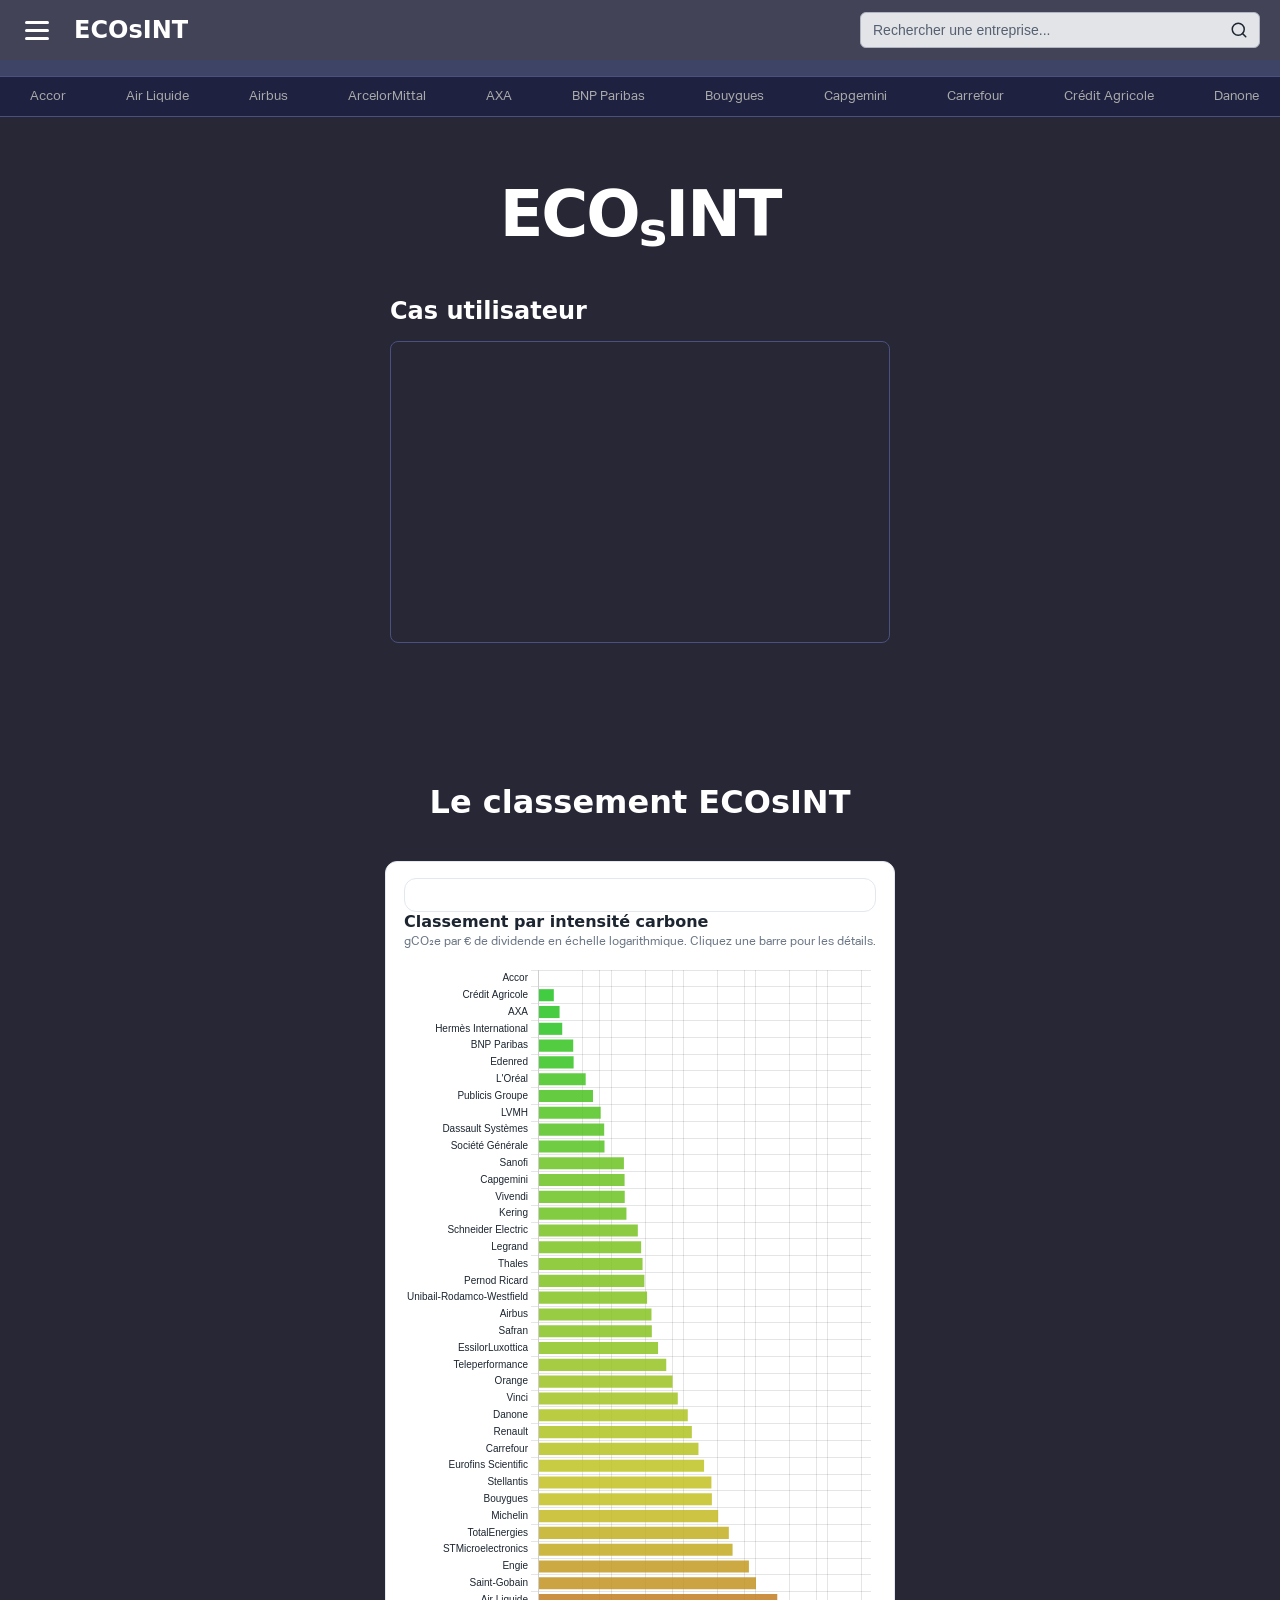
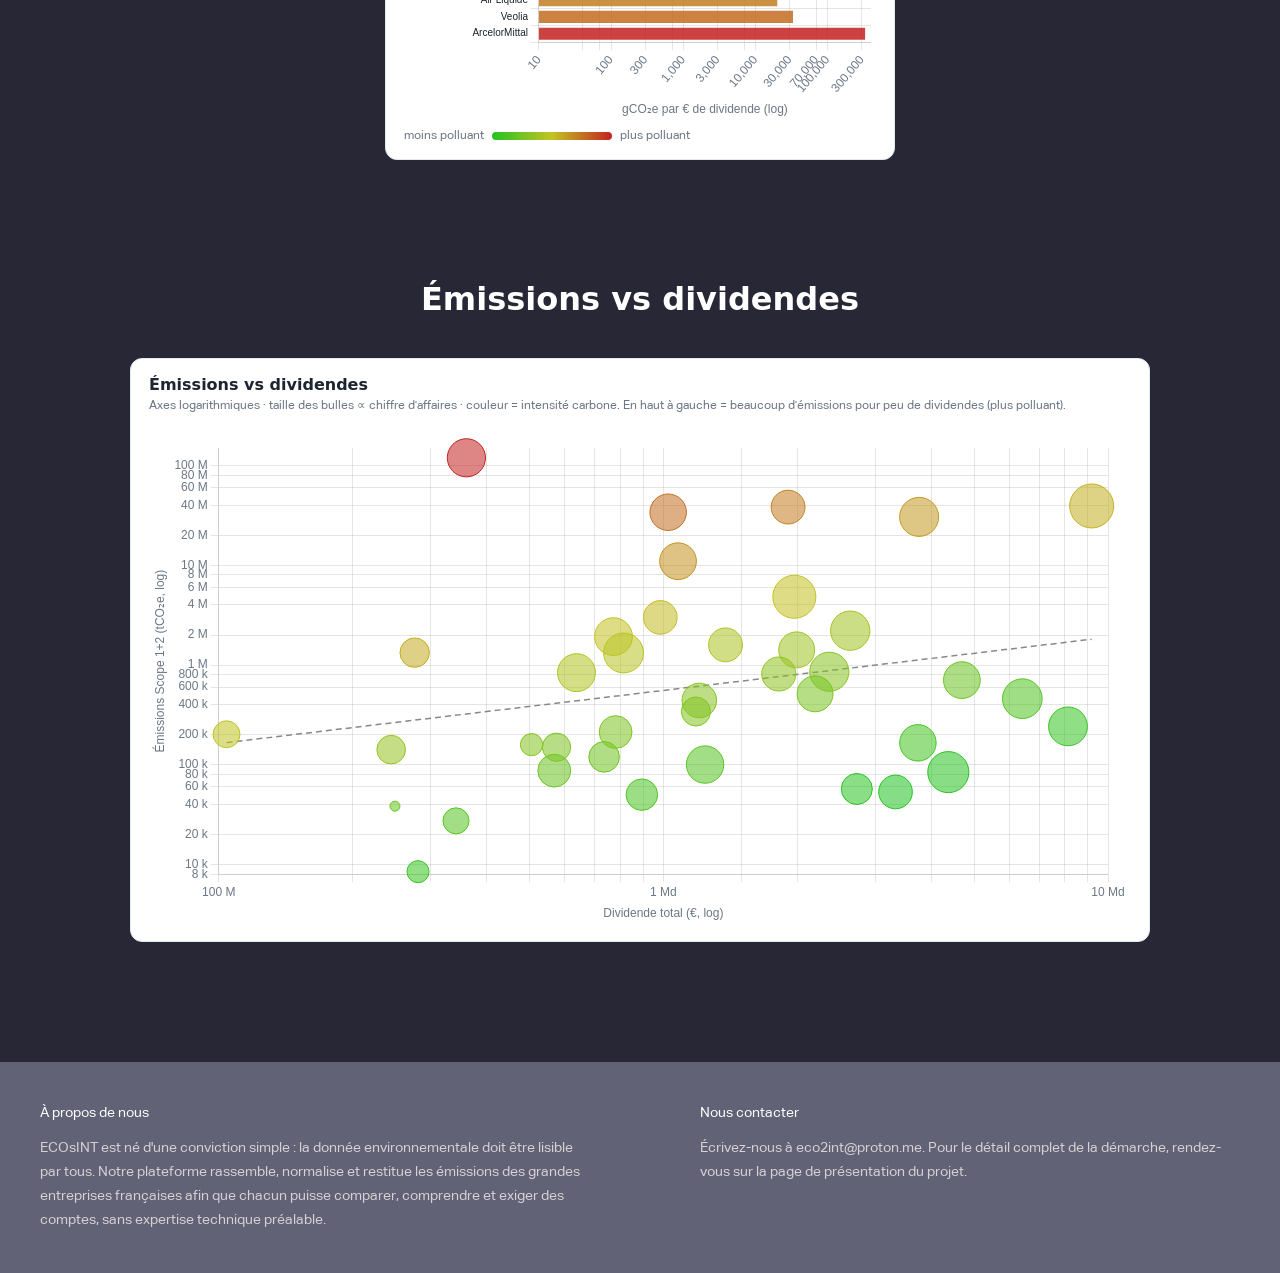
==== dev/interface/index.html @ e6ac95ac "Rename acceuil_version_finale.html to index.html" ====
<!DOCTYPE html>
<html lang="fr">
<head>
<meta charset="UTF-8">
<meta name="viewport" content="width=device-width, initial-scale=1.0">
<title>ECOsINT</title>
<style>
  * { margin: 0; padding: 0; box-sizing: border-box; }
  @font-face {
  font-family: 'Aktiv Grotesk';
  src: url('fonts/AktivGrotesk-Regular.ttf') format('truetype');
  font-weight: normal;
  font-style: normal;
}
@font-face {
  font-family: 'Aktiv Grotesk';
  src: url('fonts/AktivGrotesk-bold.ttf') format('truetype');
  font-weight: bold;
  font-style: normal;
}

body { font-family: 'Aktiv Grotesk', system-ui, sans-serif; background: #282736; color: white; }
  /* HEADER */
  .site-header { background: #424357; height: 60px; display: flex; align-items: center; justify-content: space-between; padding: 0 20px; position: sticky; top: 0; z-index: 1100; }
  .header-left { display: flex; align-items: center; gap: 20px; }
  .burger-btn { background: none; border: none; cursor: pointer; display: flex; flex-direction: column; gap: 5px; padding: 5px; }
  .burger-btn span { width: 24px; height: 3px; background: white; border-radius: 2px; display: block; }
  .logo { font-size: 24px; font-weight: bold; color: white; text-decoration: none; }
  .search-container { position: relative; width: 100%; max-width: 400px; }
  .search-input { width: 100%; height: 36px; padding: 0 40px 0 12px; border-radius: 6px; border: 1px solid #b0b5c1; background: #e2e4e8; color: #1c2530; font-size: 14px; outline: none; }
  .search-input::placeholder { color: #556070; }
  .search-icon { position: absolute; right: 12px; top: 50%; transform: translateY(-50%); width: 18px; height: 18px; fill: none; stroke: #1c2530; stroke-width: 2; stroke-linecap: round; stroke-linejoin: round; pointer-events: none; }
  
  /* SIDEBAR */
  .menu-overlay { position: fixed; top: 60px; left: 0; width: 100vw; height: calc(100vh - 60px); background: rgba(0,0,0,0.25); z-index: 900; opacity: 0; visibility: hidden; transition: opacity .3s, visibility .3s; }
  .menu-overlay.active { opacity: 1; visibility: visible; }
  .sidebar-menu { position: fixed; top: 60px; left: 0; width: 260px; height: calc(100vh - 60px); background: #1e2530; color: white; z-index: 1000; transform: translateX(-100%); transition: transform .3s cubic-bezier(.4,0,.2,1); padding: 24px 20px; display: flex; flex-direction: column; gap: 16px; }
  .sidebar-menu.open { transform: translateX(0); }
  .menu-title { font-size: 18px; font-weight: bold; }
  .menu-line { width: 100%; height: 1px; background: rgba(255,255,255,.4); }
  .menu-links { display: flex; flex-direction: column; gap: 16px; }
  .menu-links a { color: white; text-decoration: none; font-size: 16px; transition: opacity .2s; }
  .menu-links a:hover { opacity: .8; }

  /* HERO */
  .hero { display: flex; align-items: center; justify-content: center; padding: 60px 40px 40px; text-align: center; }
  .hero h1 { font-size: 64px; font-weight: 700; letter-spacing: -2px; }

  /* CARDS */
  .cards { display: flex; justify-content: center; max-width: 1100px; margin: 0 auto; padding: 0 40px 80px; }  
  .card h2 { font-size: 20px; font-weight: 500; margin-bottom: 12px; }
  .card p { font-size: 15px; color: #D5D6DD; line-height: 1.7; }

  /* CLASSEMENT */
  .classement-section { padding: 60px 40px; max-width: 1100px; margin: 0 auto; }
  .classement-section h2 { font-size: 32px; font-weight: 700; text-align: center; margin-bottom: 40px; }

  /* CHART CONTAINER */
  .chart-wrapper { background: white; border-radius: 12px; padding: 20px; }
  :root { --bg: #f4f6f9; --card: #fff; --ink: #1c2530; --muted: #6b7785; --line: #e3e8ee; --accent: #2563eb; --input-bg: #fff; --fixed: #1c2530; --grid: rgba(20,30,50,.08); --shadow: 0 1px 3px rgba(20,30,50,.08), 0 6px 18px rgba(20,30,50,.06); --err-bg: #fde8e8; --err-ink: #9b1c1c; --err-line: #f5c2c2; }
  .wrap-chart { color: #1c2530; }
  .kpis { display: grid; grid-template-columns: repeat(4, 1fr); gap: 14px; margin: 16px 0; }
  .kpi { background: #fff; border: 1px solid #e3e8ee; border-radius: 12px; padding: 14px 16px; }
  .kpi .label { font-size: 12px; color: #6b7785; text-transform: uppercase; letter-spacing: .04em; }
  .kpi .value { font-size: 22px; font-weight: 650; margin-top: 4px; color: #1c2530; }
  .kpi .sub { font-size: 12px; color: #6b7785; margin-top: 2px; }
  .chart-grid { display: flex; justify-content: center; }
  .chart-card { background: #fff; border: 1px solid #e3e8ee; border-radius: 12px; padding: 16px 18px; }
  .chart-card h3 { margin: 0 0 4px; font-size: 16px; color: #1c2530; }
  .chart-card .hint { margin: 0 0 12px; font-size: 12px; color: #6b7785; }
  .chart-box { position: relative; width: 100%; }
  #box-bar { height: 760px; }
  #box-scatter { height: 440px; }
  select { width: 100%; padding: 9px 10px; border: 1px solid #e3e8ee; border-radius: 8px; font-size: 14px; background: #fff; color: #1c2530; margin-bottom: 14px; }
  .row { display: flex; justify-content: space-between; gap: 12px; padding: 7px 0; border-bottom: 1px solid #e3e8ee; font-size: 14px; color: #1c2530; }
  .row:last-child { border-bottom: none; }
  .row .k { color: #6b7785; }
  .row .v { font-weight: 600; text-align: right; }
  .rang-badge { display: inline-block; padding: 2px 8px; border-radius: 999px; color: #fff; font-size: 13px; }
  .empty { color: #6b7785; font-style: italic; }
  .scale-note { font-size: 12px; color: #6b7785; display: flex; align-items: center; gap: 8px; margin-top: 8px; }
  .scale-bar { height: 8px; width: 120px; border-radius: 4px; background: linear-gradient(90deg, hsl(120 70% 45%), hsl(60 70% 45%), hsl(0 70% 45%)); }

  /* FOOTER */
  #footer { background: #616275; color: #D6D1D5; display: flex; justify-content: space-between; padding: 40px; gap: 40px; margin-top: 60px; }
  #footer > div { width: 45%; }
  .f-titres { font-size: 20px; font-weight: 500; margin-bottom: 12px; color: white; }
  #footer p { font-size: 14px; line-height: 1.7; }
  .bandeau-defilant { background: #1e2240; overflow: hidden; white-space: nowrap; padding: 10px 0; border-bottom: 1px solid #4a5080; }
.bandeau-track { display: inline-block; animation: defilant 80s linear infinite; }
.bandeau-track span { margin: 0 30px; font-size: 13px; color: #aaa; cursor: pointer; }
.bandeau-track span:hover { color: white; }
@keyframes defilant { from { transform: translateX(0); } to { transform: translateX(-50%); } }
</style>
</head>
<body>

<header class="site-header">
  <div class="header-left">
    <button class="burger-btn" id="burger-btn">
      <span></span><span></span><span></span>
    </button>
    <a href="version_finale.html" class="logo">ECOsINT</a>
  </div>
  <div class="search-container">
    <input type="text" class="search-input" id="search-input" placeholder="Rechercher une entreprise...">
    <svg class="search-icon" viewBox="0 0 24 24"><circle cx="11" cy="11" r="8"></circle><line x1="21" y1="21" x2="16.65" y2="16.65"></line></svg>
  </div>
</header>
<div class="menu-overlay" id="menu-overlay"></div>
<nav class="sidebar-menu" id="sidebar-menu">
  <div class="menu-title">Menu</div>
  <div class="menu-line"></div>
  <div class="menu-links">
    <a href="acceuil_version_finale.html">Page d'accueil</a>
    <a href="méthodo.html">Méthodologie</a>
    <a href="qui_sommes_nous.html">Qui sommes-nous ?</a>
    <a href="data.json" download>Télécharger les données</a>
  </div>
</nav>
<div style="background:#3d4466;overflow:hidden;white-space:nowrap;padding:8px 0;border-bottom:1px solid #4a5080;">
</div>

<div class="bandeau-defilant">
  <div class="bandeau-track">
    <span>Accor</span><span>Air Liquide</span><span>Airbus</span><span>ArcelorMittal</span><span>AXA</span><span>BNP Paribas</span><span>Bouygues</span><span>Capgemini</span><span>Carrefour</span><span>Crédit Agricole</span><span>Danone</span><span>Dassault Systèmes</span><span>Edenred</span><span>Engie</span><span>EssilorLuxottica</span><span>Eurofins Scientific</span><span>Hermès International</span><span>Kering</span><span>Legrand</span><span>L'Oréal</span><span>LVMH</span><span>Michelin</span><span>Orange</span><span>Pernod Ricard</span><span>Publicis Groupe</span><span>Renault</span><span>Safran</span><span>Saint-Gobain</span><span>Sanofi</span><span>Schneider Electric</span><span>Société Générale</span><span>Stellantis</span><span>STMicroelectronics</span><span>Teleperformance</span><span>Thales</span><span>TotalEnergies</span><span>Unibail-Rodamco-Westfield</span><span>Veolia</span><span>Vinci</span><span>Vivendi</span>
    <span>Accor</span><span>Air Liquide</span><span>Airbus</span><span>ArcelorMittal</span><span>AXA</span><span>BNP Paribas</span><span>Bouygues</span><span>Capgemini</span><span>Carrefour</span><span>Crédit Agricole</span><span>Danone</span><span>Dassault Systèmes</span><span>Edenred</span><span>Engie</span><span>EssilorLuxottica</span><span>Eurofins Scientific</span><span>Hermès International</span><span>Kering</span><span>Legrand</span><span>L'Oréal</span><span>LVMH</span><span>Michelin</span><span>Orange</span><span>Pernod Ricard</span><span>Publicis Groupe</span><span>Renault</span><span>Safran</span><span>Saint-Gobain</span><span>Sanofi</span><span>Schneider Electric</span><span>Société Générale</span><span>Stellantis</span><span>STMicroelectronics</span><span>Teleperformance</span><span>Thales</span><span>TotalEnergies</span><span>Unibail-Rodamco-Westfield</span><span>Veolia</span><span>Vinci</span><span>Vivendi</span>
  </div>
</div>

<!-- HERO -->
<section class="hero">
  <h1>ECO<sub style="font-size:0.75em;vertical-align:-0.2em;">s</sub>INT</h1>
</section>

<!-- CARDS -->
<section class="cards">
  <div class="card" style="max-width:500px;margin:0 auto;width:100%;">
    <h1 style="margin-bottom:16px;">Cas utilisateur</h1>
    <a href="étude_de_cas.pdf" target="_blank" style="display:block;border-radius:8px;overflow:hidden;border:1px solid #4a5080;cursor:pointer;">
      <iframe src="étude_de_cas.pdf#toolbar=0&navpanes=0&scrollbar=0&page=1&view=FitH" width="100%" height="300px" style="display:block;border:none;pointer-events:none;"></iframe>
    </a>
  </div>
</section>

<!-- CLASSEMENT -->
<section class="classement-section">
  <h2>Le classement ECOsINT</h2>
  <div class="wrap-chart">
    <div class="chart-grid">
      <div class="chart-card">
        <div class="chart-card" style="width:100%;max-width:800px;"></div>
        <h3>Classement par intensité carbone</h3>
        <p class="hint">gCO₂e par € de dividende en échelle logarithmique. Cliquez une barre pour les détails.</p>
        <div class="chart-box" id="box-bar"><canvas id="barChart"></canvas></div>
        <div class="scale-note">moins polluant <span class="scale-bar"></span> plus polluant</div>
      </div>
    </div>
  </div>
</section>
<section class="classement-section">
  <h2>Émissions vs dividendes</h2>
  <div class="wrap-chart">
    <div class="chart-card">
      <h3>Émissions vs dividendes</h3>
      <p class="hint">Axes logarithmiques · taille des bulles ∝ chiffre d'affaires · couleur = intensité carbone. En haut à gauche = beaucoup d'émissions pour peu de dividendes (plus polluant).</p>
      <div class="chart-box" style="height:500px;"><canvas id="scatterChart"></canvas></div>
    </div>
  </div>
</section>
<div id="footer">
  <div>
    <p class="f-titres">À propos de nous</p>
    <p>ECOsINT est né d'une conviction simple : la donnée environnementale doit être lisible par tous. Notre plateforme rassemble, normalise et restitue les émissions des grandes entreprises françaises afin que chacun puisse comparer, comprendre et exiger des comptes, sans expertise technique préalable.</p>
  </div>
  <div>
    <p class="f-titres">Nous contacter</p>
    <p>Écrivez-nous à eco2int@proton.me. Pour le détail complet de la démarche, rendez-vous sur la page de présentation du projet.</p>
  </div>
</div>

<script src="./chart.umd.min.js"></script>
<script>
const btn = document.getElementById('burger-btn');
const menu = document.getElementById('sidebar-menu');
const overlay = document.getElementById('menu-overlay');
btn.onclick = e => { e.stopPropagation(); menu.classList.toggle('open'); overlay.classList.toggle('active'); };
overlay.onclick = () => { menu.classList.remove('open'); overlay.classList.remove('active'); };

const entreprises = [];
fetch('data.json').then(r => r.json()).then(data => {
  data.forEach(e => entreprises.push(e.nom));
});

const searchInput = document.getElementById('search-input');
const suggestions = document.createElement('div');
suggestions.style.cssText = 'position:absolute;top:36px;left:0;right:0;background:white;border-radius:0 0 6px 6px;max-height:200px;overflow-y:auto;z-index:999;display:none;';
document.querySelector('.search-container').appendChild(suggestions);

searchInput.addEventListener('input', () => {
  const val = searchInput.value.toLowerCase();
  if (!val) { suggestions.style.display = 'none'; return; }
  const filtres = entreprises.filter(n => n.toLowerCase().includes(val));
  if (filtres.length === 0) { suggestions.style.display = 'none'; return; }
  suggestions.innerHTML = filtres.map(n =>
    `<div style="padding:8px 12px;cursor:pointer;color:#1c2530;font-size:14px;border-bottom:1px solid #eee;" onmouseover="this.style.background='#e6f1fb'" onmouseout="this.style.background='white'" onclick="window.location.href='page_entreprise.html?nom='+encodeURIComponent('${n}')">${n}</div>`
  ).join('');
  suggestions.style.display = 'block';
});

document.addEventListener('click', e => {
  if (!e.target.closest('.search-container')) suggestions.style.display = 'none';
});

searchInput.addEventListener('keydown', e => {
  if (e.key === 'Enter' && searchInput.value.trim())
    window.location.href = 'page_entreprise.html?nom=' + encodeURIComponent(searchInput.value.trim());
});

const euros = v => v == null ? "—" : new Intl.NumberFormat('fr-FR', { style:'currency', currency:'EUR', maximumFractionDigits:0 }).format(v);
const nombre = v => v == null ? "—" : new Intl.NumberFormat('fr-FR', { maximumFractionDigits:0 }).format(v);
const decimal = v => v == null ? "—" : new Intl.NumberFormat('fr-FR', { maximumFractionDigits:2 }).format(v);
const compact = v => new Intl.NumberFormat('fr-FR', { notation:'compact', maximumFractionDigits:1 }).format(v);

let logMin, logMax;
function intensityColor(v, alpha=1) {
  const t = (Math.log(v) - logMin) / (logMax - logMin);
  return `hsl(${120*(1-t)} 70% 45% / ${alpha})`;
}

fetch('data.json')
  .then(r => r.json())
  .then(companies => build(companies))
  .catch(() => {});

function build(companies) {
  const intens = companies.map(c => c.co2e_per_eur_dividend).filter(v => v != null);
  logMin = Math.log(Math.min(...intens));
  logMax = Math.log(Math.max(...intens));
  const barChart = buildBar(companies);
  buildScatter(companies);
  window.select = c => { highlight(barChart, c.lei); };
}
function buildScatter(companies) {
  const ca = companies.map(c => c.ca).filter(v => v != null && v > 0);
  const lo = Math.log(Math.min(...ca)), hi = Math.log(Math.max(...ca));
  const radius = c => c.ca ? 5 + 17 * (Math.log(c.ca) - lo) / (hi - lo) : 5;

  const pts = companies.filter(c => c.div > 0 && c.co2 > 0);
  const X = pts.map(c => Math.log(c.div)), Y = pts.map(c => Math.log(c.co2));
  const n = X.length, mx = X.reduce((a,b)=>a+b,0)/n, my = Y.reduce((a,b)=>a+b,0)/n;
  let sxy=0, sxx=0;
  for (let i=0;i<n;i++){sxy+=(X[i]-mx)*(Y[i]-my);sxx+=(X[i]-mx)**2;}
  const slope=sxy/sxx, intercept=my-slope*mx;
  const xs=pts.map(c=>c.div), x0=Math.min(...xs), x1=Math.max(...xs);
  const trendY = x => Math.exp(slope*Math.log(x)+intercept);

  new Chart(document.getElementById('scatterChart'), {
    type: 'bubble',
    data: {
      datasets: [{
        type: 'bubble',
        data: companies.filter(c=>c.div>0&&c.co2>0).map(c=>({x:c.div,y:c.co2,r:radius(c),c})),
        backgroundColor: companies.filter(c=>c.div>0&&c.co2>0).map(c=>intensityColor(c.co2e_per_eur_dividend,0.55)),
        borderColor: companies.filter(c=>c.div>0&&c.co2>0).map(c=>intensityColor(c.co2e_per_eur_dividend,1)),
        borderWidth: 1,
      },{
        type: 'line', data: [{x:x0,y:trendY(x0)},{x:x1,y:trendY(x1)}],
        borderColor: '#888', borderDash:[6,4], borderWidth:1.5, pointRadius:0, fill:false,
      }]
    },
    options: {
      responsive: true, maintainAspectRatio: false,
      plugins: { legend:{display:false}, tooltip:{filter:i=>i.datasetIndex===0, callbacks:{label:i=>{const c=i.raw.c;return[c.nom,`${decimal(c.co2e_per_eur_dividend)} gCO₂e/€`,`Rang:${c.co2e_per_eur_dividend_rank}`];}}}},
      scales: {
        x:{type:'logarithmic',title:{display:true,text:'Dividende total (€, log)',color:'#6b7785'},ticks:{color:'#6b7785',callback:v=>{const e=Math.round(Math.log10(v));return Math.abs(v-10**e)<1e-6*v?compact(v):'';}}},
        y:{type:'logarithmic',title:{display:true,text:'Émissions Scope 1+2 (tCO₂e, log)',color:'#6b7785'},ticks:{color:'#6b7785',callback:v=>compact(v)}}
      }
    }
  });
}
function median(xs) { const s=[...xs].sort((a,b)=>a-b),m=Math.floor(s.length/2); return s.length%2?s[m]:(s[m-1]+s[m])/2; }

function kpis(companies) {
  const totalCo2 = companies.reduce((s,c) => s+(c.co2||0), 0);
  const med = median(companies.map(c=>c.co2e_per_eur_dividend).filter(v=>v!=null));
  const byRank = r => (companies.find(c=>c.co2e_per_eur_dividend_rank===r)||{}).nom||"—";
  const total = companies[0].co2e_per_eur_dividend_rank_total;
}

let sortedBar;
function buildBar(companies) {
  sortedBar = [...companies].sort((a,b) => a.co2e_per_eur_dividend - b.co2e_per_eur_dividend);
  const chart = new Chart(document.getElementById('barChart'), {
    type: 'bar',
    data: { labels: sortedBar.map(c=>c.nom), datasets: [{ data: sortedBar.map(c=>c.co2e_per_eur_dividend), backgroundColor: sortedBar.map(c=>intensityColor(c.co2e_per_eur_dividend, 0.85)), borderWidth: 0 }] },
    options: {
      indexAxis: 'y', responsive: true, maintainAspectRatio: false,
      plugins: { legend: { display: false }, tooltip: { callbacks: { label: i => `${decimal(i.raw)} gCO₂e / €` } } },
      scales: { x: { type: 'logarithmic', title: { display: true, text: 'gCO₂e par € de dividende (log)', color: '#6b7785' }, ticks: { color: '#6b7785' } }, y: { ticks: { autoSkip: false, font: { size: 10 }, color: '#1c2530' } } },
      onClick: (e, els) => { if (els[0]) select(sortedBar[els[0].index]); }
    }
  });
  return chart;
}

function buildPicker(companies) {
  const sel = document.getElementById('picker');
  sel.innerHTML = '<option value="">— choisir —</option>' +
    [...companies].sort((a,b) => a.nom.localeCompare(b.nom,'fr')).map(c => `<option value="${c.lei}">${c.nom}</option>`).join('');
  sel.onchange = () => { const c = companies.find(x => x.lei===sel.value); if(c) select(c); };
}

function detail(c) {
  const rang = c.co2e_per_eur_dividend_rank, total = c.co2e_per_eur_dividend_rank_total;
  const badge = rang==null ? '<span class="empty">données manquantes</span>'
    : `<span class="rang-badge" style="background:${intensityColor(c.co2e_per_eur_dividend)}">${rang}/${total}</span> <span class="empty">(1=moins polluant)</span>`;
  document.getElementById('detail-body').innerHTML = `
    <h3 style="margin:4px 0 10px;color:#1c2530">${c.nom}</h3>
    <div class="row"><span class="k">Chiffre d'affaires</span><span class="v">${euros(c.ca)}</span></div>
    <div class="row"><span class="k">Dividende total</span><span class="v">${euros(c.div)}</span></div>
    <div class="row"><span class="k">Émissions Scope 1+2</span><span class="v">${nombre(c.co2)} tCO₂e</span></div>
    <div class="row"><span class="k">Intensité carbone</span><span class="v">${decimal(c.co2e_per_eur_dividend)} gCO₂e/€</span></div>
    <div class="row"><span class="k">Classement</span><span class="v">${badge}</span></div>
    <div class="row"><span class="k">Décisions de justice</span><span class="v">${c.proces?c.proces.length:0}</span></div>`;
}

function highlight(barChart, lei) {
  barChart.data.datasets[0].borderWidth = sortedBar.map(c => c.lei===lei ? 3 : 0);
  barChart.data.datasets[0].borderColor = sortedBar.map(c => c.lei===lei ? '#1c2530' : 'transparent');
  barChart.update();
}
</script>
</body>
</html>
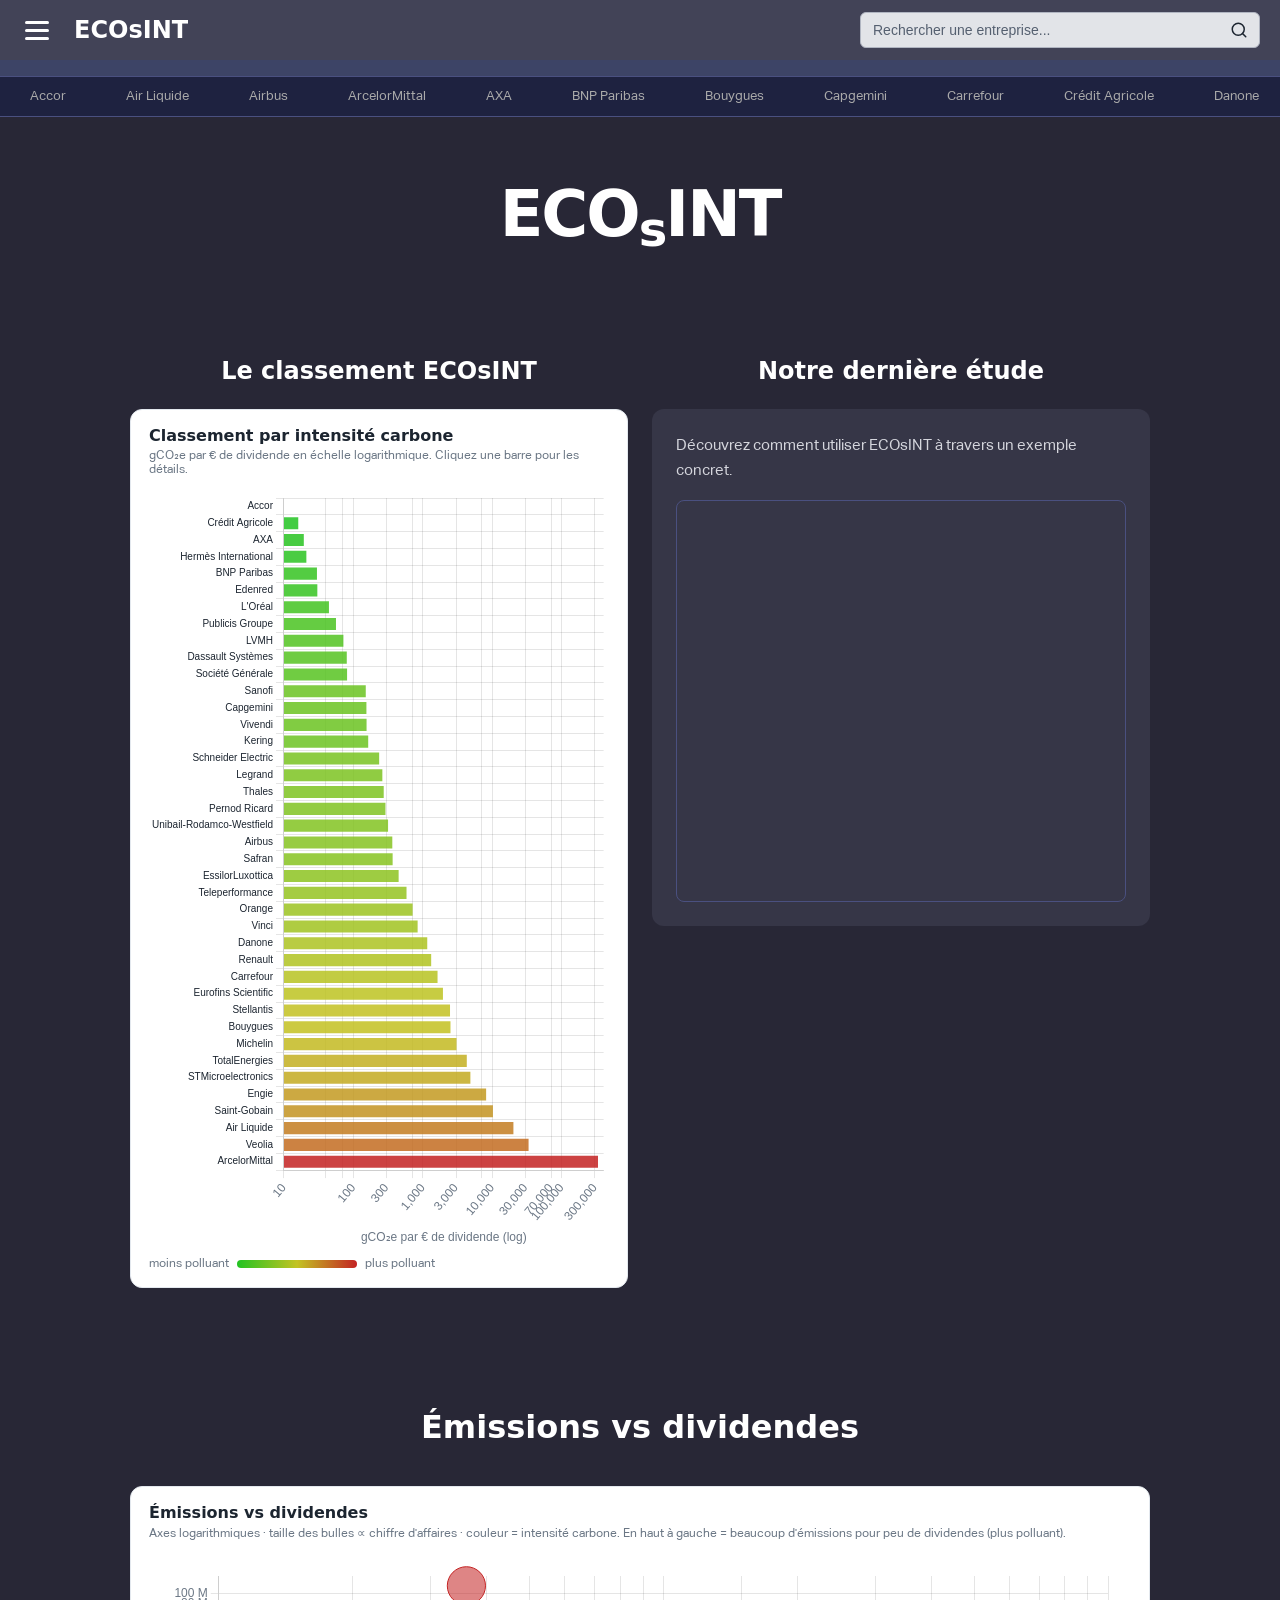
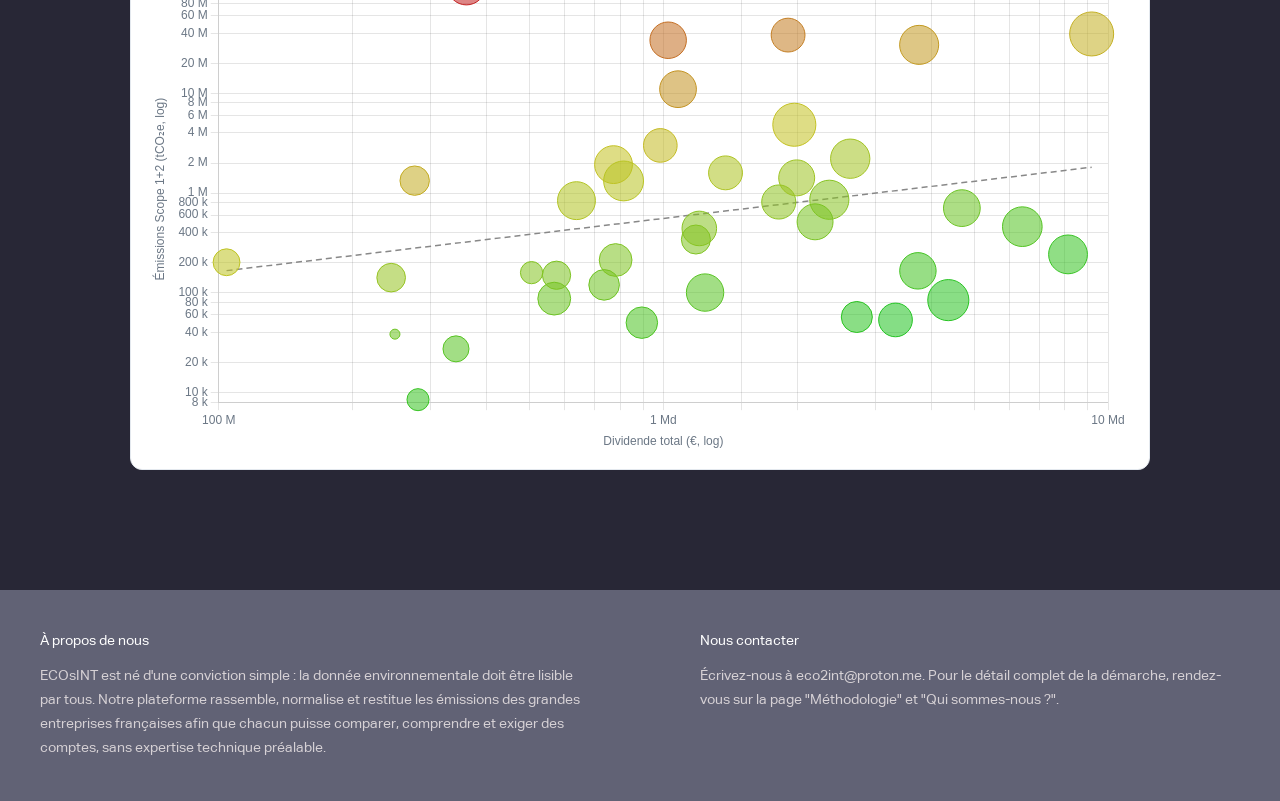
==== commit b4ded8ff: "maj index" ====
--- a/dev/interface/index.html
+++ b/dev/interface/index.html
@@ -1,4 +1,3 @@
-
 <!DOCTYPE html>
 <html lang="fr">
 <head>
@@ -90,7 +89,7 @@
   .bandeau-defilant { background: #1e2240; overflow: hidden; white-space: nowrap; padding: 10px 0; border-bottom: 1px solid #4a5080; }
 .bandeau-track { display: inline-block; animation: defilant 80s linear infinite; }
 .bandeau-track span { margin: 0 30px; font-size: 13px; color: #aaa; cursor: pointer; }
-.bandeau-track span:hover { color: white; }
+.bandeau-track span:hover { color: white; cursor: pointer; }
 @keyframes defilant { from { transform: translateX(0); } to { transform: translateX(-50%); } }
 </style>
 </head>
@@ -101,7 +100,7 @@
     <button class="burger-btn" id="burger-btn">
       <span></span><span></span><span></span>
     </button>
-    <a href="version_finale.html" class="logo">ECOsINT</a>
+    <a href="index.html" class="logo">ECOsINT</a>
   </div>
   <div class="search-container">
     <input type="text" class="search-input" id="search-input" placeholder="Rechercher une entreprise...">
@@ -113,7 +112,7 @@
   <div class="menu-title">Menu</div>
   <div class="menu-line"></div>
   <div class="menu-links">
-    <a href="acceuil_version_finale.html">Page d'accueil</a>
+    <a href="index.html">Page d'accueil</a>
     <a href="méthodo.html">Méthodologie</a>
     <a href="qui_sommes_nous.html">Qui sommes-nous ?</a>
     <a href="data.json" download>Télécharger les données</a>
@@ -124,9 +123,9 @@
 
 <div class="bandeau-defilant">
   <div class="bandeau-track">
-    <span>Accor</span><span>Air Liquide</span><span>Airbus</span><span>ArcelorMittal</span><span>AXA</span><span>BNP Paribas</span><span>Bouygues</span><span>Capgemini</span><span>Carrefour</span><span>Crédit Agricole</span><span>Danone</span><span>Dassault Systèmes</span><span>Edenred</span><span>Engie</span><span>EssilorLuxottica</span><span>Eurofins Scientific</span><span>Hermès International</span><span>Kering</span><span>Legrand</span><span>L'Oréal</span><span>LVMH</span><span>Michelin</span><span>Orange</span><span>Pernod Ricard</span><span>Publicis Groupe</span><span>Renault</span><span>Safran</span><span>Saint-Gobain</span><span>Sanofi</span><span>Schneider Electric</span><span>Société Générale</span><span>Stellantis</span><span>STMicroelectronics</span><span>Teleperformance</span><span>Thales</span><span>TotalEnergies</span><span>Unibail-Rodamco-Westfield</span><span>Veolia</span><span>Vinci</span><span>Vivendi</span>
-    <span>Accor</span><span>Air Liquide</span><span>Airbus</span><span>ArcelorMittal</span><span>AXA</span><span>BNP Paribas</span><span>Bouygues</span><span>Capgemini</span><span>Carrefour</span><span>Crédit Agricole</span><span>Danone</span><span>Dassault Systèmes</span><span>Edenred</span><span>Engie</span><span>EssilorLuxottica</span><span>Eurofins Scientific</span><span>Hermès International</span><span>Kering</span><span>Legrand</span><span>L'Oréal</span><span>LVMH</span><span>Michelin</span><span>Orange</span><span>Pernod Ricard</span><span>Publicis Groupe</span><span>Renault</span><span>Safran</span><span>Saint-Gobain</span><span>Sanofi</span><span>Schneider Electric</span><span>Société Générale</span><span>Stellantis</span><span>STMicroelectronics</span><span>Teleperformance</span><span>Thales</span><span>TotalEnergies</span><span>Unibail-Rodamco-Westfield</span><span>Veolia</span><span>Vinci</span><span>Vivendi</span>
-  </div>
+  <span onclick="window.location.href='page_entreprise.html?nom='+encodeURIComponent(this.textContent)">Accor</span><span onclick="window.location.href='page_entreprise.html?nom='+encodeURIComponent(this.textContent)">Air Liquide</span><span onclick="window.location.href='page_entreprise.html?nom='+encodeURIComponent(this.textContent)">Airbus</span><span onclick="window.location.href='page_entreprise.html?nom='+encodeURIComponent(this.textContent)">ArcelorMittal</span><span onclick="window.location.href='page_entreprise.html?nom='+encodeURIComponent(this.textContent)">AXA</span><span onclick="window.location.href='page_entreprise.html?nom='+encodeURIComponent(this.textContent)">BNP Paribas</span><span onclick="window.location.href='page_entreprise.html?nom='+encodeURIComponent(this.textContent)">Bouygues</span><span onclick="window.location.href='page_entreprise.html?nom='+encodeURIComponent(this.textContent)">Capgemini</span><span onclick="window.location.href='page_entreprise.html?nom='+encodeURIComponent(this.textContent)">Carrefour</span><span onclick="window.location.href='page_entreprise.html?nom='+encodeURIComponent(this.textContent)">Crédit Agricole</span><span onclick="window.location.href='page_entreprise.html?nom='+encodeURIComponent(this.textContent)">Danone</span><span onclick="window.location.href='page_entreprise.html?nom='+encodeURIComponent(this.textContent)">Dassault Systèmes</span><span onclick="window.location.href='page_entreprise.html?nom='+encodeURIComponent(this.textContent)">Edenred</span><span onclick="window.location.href='page_entreprise.html?nom='+encodeURIComponent(this.textContent)">Engie</span><span onclick="window.location.href='page_entreprise.html?nom='+encodeURIComponent(this.textContent)">EssilorLuxottica</span><span onclick="window.location.href='page_entreprise.html?nom='+encodeURIComponent(this.textContent)">Eurofins Scientific</span><span onclick="window.location.href='page_entreprise.html?nom='+encodeURIComponent(this.textContent)">Hermès International</span><span onclick="window.location.href='page_entreprise.html?nom='+encodeURIComponent(this.textContent)">Kering</span><span onclick="window.location.href='page_entreprise.html?nom='+encodeURIComponent(this.textContent)">Legrand</span><span onclick="window.location.href='page_entreprise.html?nom='+encodeURIComponent(this.textContent)">L'Oréal</span><span onclick="window.location.href='page_entreprise.html?nom='+encodeURIComponent(this.textContent)">LVMH</span><span onclick="window.location.href='page_entreprise.html?nom='+encodeURIComponent(this.textContent)">Michelin</span><span onclick="window.location.href='page_entreprise.html?nom='+encodeURIComponent(this.textContent)">Orange</span><span onclick="window.location.href='page_entreprise.html?nom='+encodeURIComponent(this.textContent)">Pernod Ricard</span><span onclick="window.location.href='page_entreprise.html?nom='+encodeURIComponent(this.textContent)">Publicis Groupe</span><span onclick="window.location.href='page_entreprise.html?nom='+encodeURIComponent(this.textContent)">Renault</span><span onclick="window.location.href='page_entreprise.html?nom='+encodeURIComponent(this.textContent)">Safran</span><span onclick="window.location.href='page_entreprise.html?nom='+encodeURIComponent(this.textContent)">Saint-Gobain</span><span onclick="window.location.href='page_entreprise.html?nom='+encodeURIComponent(this.textContent)">Sanofi</span><span onclick="window.location.href='page_entreprise.html?nom='+encodeURIComponent(this.textContent)">Schneider Electric</span><span onclick="window.location.href='page_entreprise.html?nom='+encodeURIComponent(this.textContent)">Société Générale</span><span onclick="window.location.href='page_entreprise.html?nom='+encodeURIComponent(this.textContent)">Stellantis</span><span onclick="window.location.href='page_entreprise.html?nom='+encodeURIComponent(this.textContent)">STMicroelectronics</span><span onclick="window.location.href='page_entreprise.html?nom='+encodeURIComponent(this.textContent)">Teleperformance</span><span onclick="window.location.href='page_entreprise.html?nom='+encodeURIComponent(this.textContent)">Thales</span><span onclick="window.location.href='page_entreprise.html?nom='+encodeURIComponent(this.textContent)">TotalEnergies</span><span onclick="window.location.href='page_entreprise.html?nom='+encodeURIComponent(this.textContent)">Unibail-Rodamco-Westfield</span><span onclick="window.location.href='page_entreprise.html?nom='+encodeURIComponent(this.textContent)">Veolia</span><span onclick="window.location.href='page_entreprise.html?nom='+encodeURIComponent(this.textContent)">Vinci</span><span onclick="window.location.href='page_entreprise.html?nom='+encodeURIComponent(this.textContent)">Vivendi</span>
+  <span onclick="window.location.href='page_entreprise.html?nom='+encodeURIComponent(this.textContent)">Accor</span><span onclick="window.location.href='page_entreprise.html?nom='+encodeURIComponent(this.textContent)">Air Liquide</span><span onclick="window.location.href='page_entreprise.html?nom='+encodeURIComponent(this.textContent)">Airbus</span><span onclick="window.location.href='page_entreprise.html?nom='+encodeURIComponent(this.textContent)">ArcelorMittal</span><span onclick="window.location.href='page_entreprise.html?nom='+encodeURIComponent(this.textContent)">AXA</span><span onclick="window.location.href='page_entreprise.html?nom='+encodeURIComponent(this.textContent)">BNP Paribas</span><span onclick="window.location.href='page_entreprise.html?nom='+encodeURIComponent(this.textContent)">Bouygues</span><span onclick="window.location.href='page_entreprise.html?nom='+encodeURIComponent(this.textContent)">Capgemini</span><span onclick="window.location.href='page_entreprise.html?nom='+encodeURIComponent(this.textContent)">Carrefour</span><span onclick="window.location.href='page_entreprise.html?nom='+encodeURIComponent(this.textContent)">Crédit Agricole</span><span onclick="window.location.href='page_entreprise.html?nom='+encodeURIComponent(this.textContent)">Danone</span><span onclick="window.location.href='page_entreprise.html?nom='+encodeURIComponent(this.textContent)">Dassault Systèmes</span><span onclick="window.location.href='page_entreprise.html?nom='+encodeURIComponent(this.textContent)">Edenred</span><span onclick="window.location.href='page_entreprise.html?nom='+encodeURIComponent(this.textContent)">Engie</span><span onclick="window.location.href='page_entreprise.html?nom='+encodeURIComponent(this.textContent)">EssilorLuxottica</span><span onclick="window.location.href='page_entreprise.html?nom='+encodeURIComponent(this.textContent)">Eurofins Scientific</span><span onclick="window.location.href='page_entreprise.html?nom='+encodeURIComponent(this.textContent)">Hermès International</span><span onclick="window.location.href='page_entreprise.html?nom='+encodeURIComponent(this.textContent)">Kering</span><span onclick="window.location.href='page_entreprise.html?nom='+encodeURIComponent(this.textContent)">Legrand</span><span onclick="window.location.href='page_entreprise.html?nom='+encodeURIComponent(this.textContent)">L'Oréal</span><span onclick="window.location.href='page_entreprise.html?nom='+encodeURIComponent(this.textContent)">LVMH</span><span onclick="window.location.href='page_entreprise.html?nom='+encodeURIComponent(this.textContent)">Michelin</span><span onclick="window.location.href='page_entreprise.html?nom='+encodeURIComponent(this.textContent)">Orange</span><span onclick="window.location.href='page_entreprise.html?nom='+encodeURIComponent(this.textContent)">Pernod Ricard</span><span onclick="window.location.href='page_entreprise.html?nom='+encodeURIComponent(this.textContent)">Publicis Groupe</span><span onclick="window.location.href='page_entreprise.html?nom='+encodeURIComponent(this.textContent)">Renault</span><span onclick="window.location.href='page_entreprise.html?nom='+encodeURIComponent(this.textContent)">Safran</span><span onclick="window.location.href='page_entreprise.html?nom='+encodeURIComponent(this.textContent)">Saint-Gobain</span><span onclick="window.location.href='page_entreprise.html?nom='+encodeURIComponent(this.textContent)">Sanofi</span><span onclick="window.location.href='page_entreprise.html?nom='+encodeURIComponent(this.textContent)">Schneider Electric</span><span onclick="window.location.href='page_entreprise.html?nom='+encodeURIComponent(this.textContent)">Société Générale</span><span onclick="window.location.href='page_entreprise.html?nom='+encodeURIComponent(this.textContent)">Stellantis</span><span onclick="window.location.href='page_entreprise.html?nom='+encodeURIComponent(this.textContent)">STMicroelectronics</span><span onclick="window.location.href='page_entreprise.html?nom='+encodeURIComponent(this.textContent)">Teleperformance</span><span onclick="window.location.href='page_entreprise.html?nom='+encodeURIComponent(this.textContent)">Thales</span><span onclick="window.location.href='page_entreprise.html?nom='+encodeURIComponent(this.textContent)">TotalEnergies</span><span onclick="window.location.href='page_entreprise.html?nom='+encodeURIComponent(this.textContent)">Unibail-Rodamco-Westfield</span><span onclick="window.location.href='page_entreprise.html?nom='+encodeURIComponent(this.textContent)">Veolia</span><span onclick="window.location.href='page_entreprise.html?nom='+encodeURIComponent(this.textContent)">Vinci</span><span onclick="window.location.href='page_entreprise.html?nom='+encodeURIComponent(this.textContent)">Vivendi</span>
+</div>
 </div>
 
 <!-- HERO -->
@@ -134,30 +133,34 @@
   <h1>ECO<sub style="font-size:0.75em;vertical-align:-0.2em;">s</sub>INT</h1>
 </section>
 
-<!-- CARDS -->
-<section class="cards">
-  <div class="card" style="max-width:500px;margin:0 auto;width:100%;">
-    <h1 style="margin-bottom:16px;">Cas utilisateur</h1>
-    <a href="étude_de_cas.pdf" target="_blank" style="display:block;border-radius:8px;overflow:hidden;border:1px solid #4a5080;cursor:pointer;">
-      <iframe src="étude_de_cas.pdf#toolbar=0&navpanes=0&scrollbar=0&page=1&view=FitH" width="100%" height="300px" style="display:block;border:none;pointer-events:none;"></iframe>
-    </a>
-  </div>
-</section>
-
-<!-- CLASSEMENT -->
+<!-- CLASSEMENT + CAS USAGE -->
 <section class="classement-section">
-  <h2>Le classement ECOsINT</h2>
-  <div class="wrap-chart">
-    <div class="chart-grid">
-      <div class="chart-card">
-        <div class="chart-card" style="width:100%;max-width:800px;"></div>
-        <h3>Classement par intensité carbone</h3>
-        <p class="hint">gCO₂e par € de dividende en échelle logarithmique. Cliquez une barre pour les détails.</p>
-        <div class="chart-box" id="box-bar"><canvas id="barChart"></canvas></div>
-        <div class="scale-note">moins polluant <span class="scale-bar"></span> plus polluant</div>
+  <div style="display:grid;grid-template-columns:1fr 1fr;gap:24px;align-items:start;">
+    
+    <div>
+      <h2 style="font-size:24px;font-weight:700;text-align:center;margin-bottom:24px;">Le classement ECOsINT</h2>
+      <div class="wrap-chart">
+        <div class="chart-card">
+          <h3>Classement par intensité carbone</h3>
+          <p class="hint">gCO₂e par € de dividende en échelle logarithmique. Cliquez une barre pour les détails.</p>
+          <div class="chart-box" id="box-bar"><canvas id="barChart"></canvas></div>
+          <div class="scale-note">moins polluant <span class="scale-bar"></span> plus polluant</div>
+        </div>
       </div>
     </div>
-  </div>
+
+    <div>
+      <h2 style="font-size:24px;font-weight:700;text-align:center;margin-bottom:24px;">Notre dernière étude</h2>
+      <div class="card" style="background:#363647;border-radius:12px;padding:24px;">
+        <p style="margin-bottom:16px;color:#D5D6DD;">Découvrez comment utiliser ECOsINT à travers un exemple concret.</p>
+        <a href="étude_de_cas.pdf" target="_blank" style="display:block;border-radius:8px;overflow:hidden;border:1px solid #4a5080;cursor:pointer;">
+          <iframe src="étude_de_cas.pdf#toolbar=0&navpanes=0&scrollbar=0&page=1&view=FitH" width="100%" height="400px" style="display:block;border:none;pointer-events:none;"></iframe>
+        </a>
+      </div>
+    </div>
+
+  </div>
+</section>
 </section>
 <section class="classement-section">
   <h2>Émissions vs dividendes</h2>
@@ -176,7 +179,7 @@
   </div>
   <div>
     <p class="f-titres">Nous contacter</p>
-    <p>Écrivez-nous à eco2int@proton.me. Pour le détail complet de la démarche, rendez-vous sur la page de présentation du projet.</p>
+    <p>Écrivez-nous à eco2int@proton.me. Pour le détail complet de la démarche, rendez-vous sur la page "Méthodologie" et "Qui sommes-nous ?".</p>
   </div>
 </div>
 
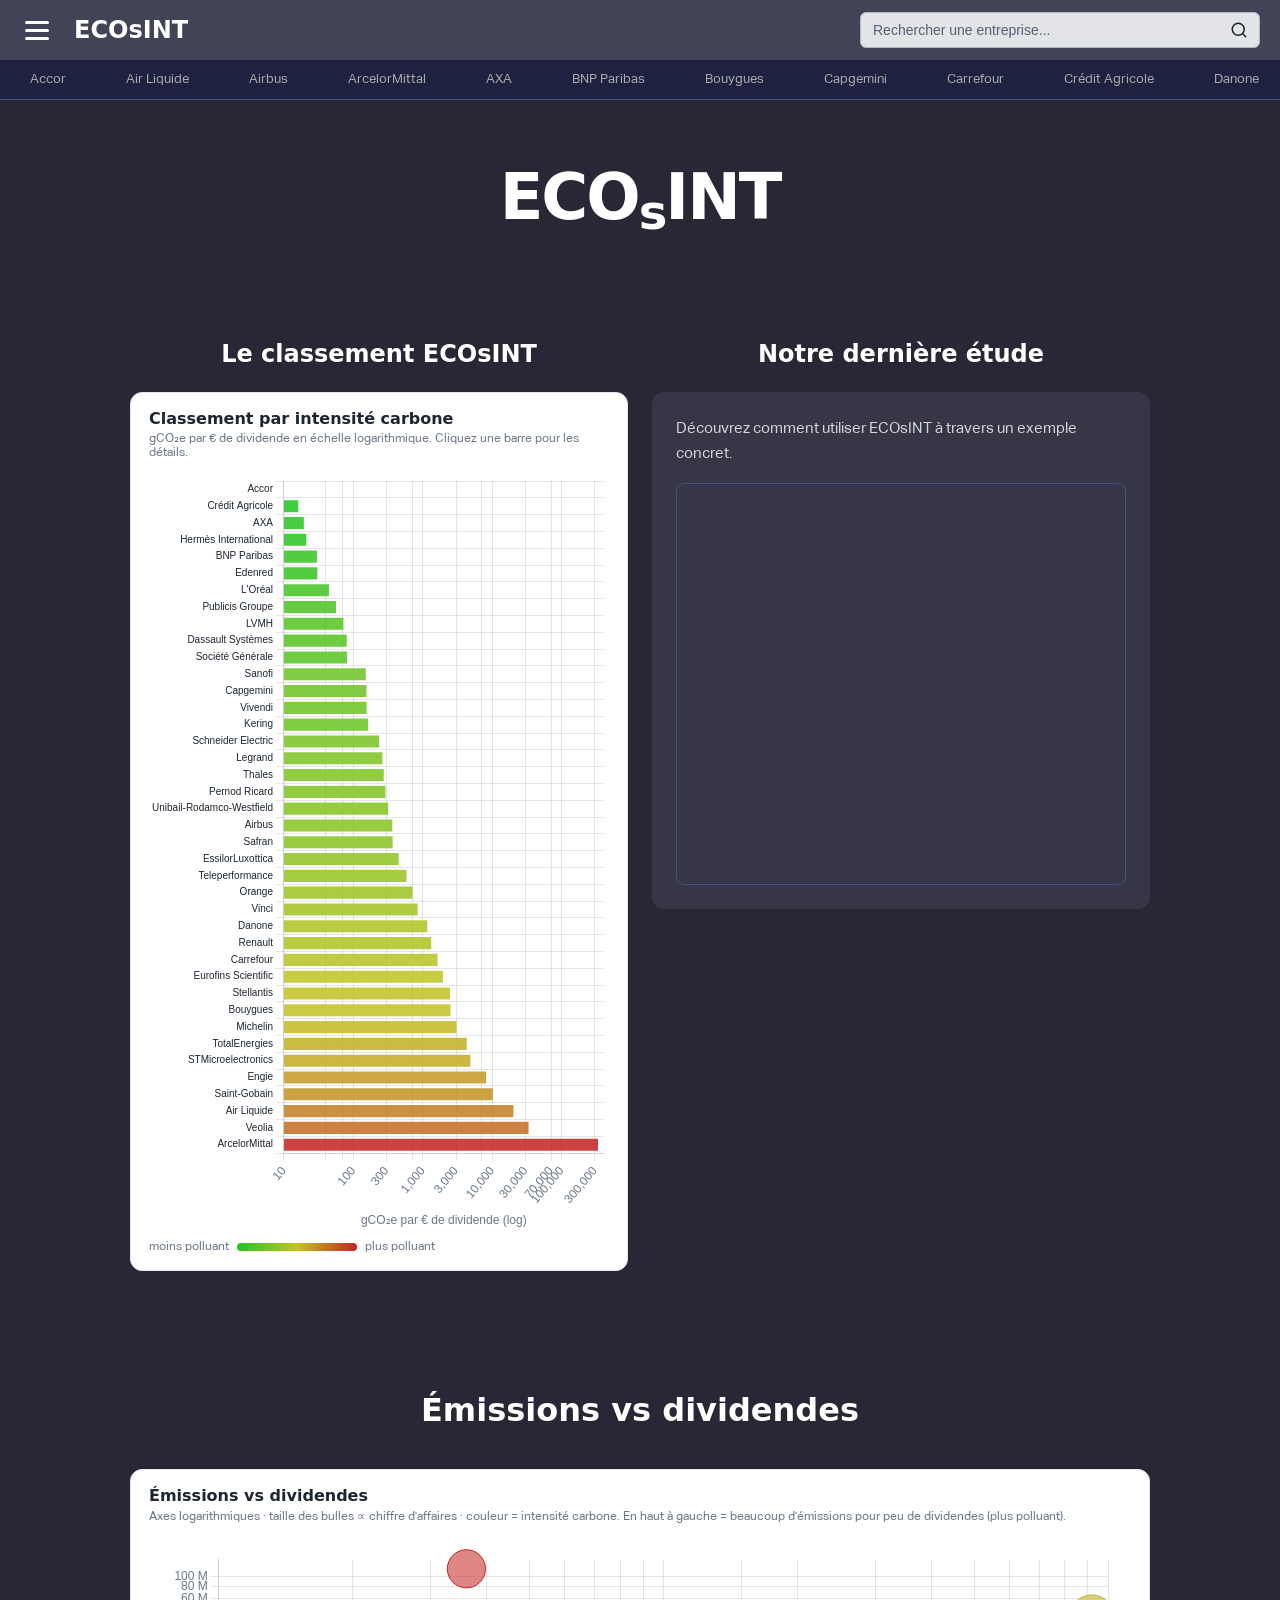
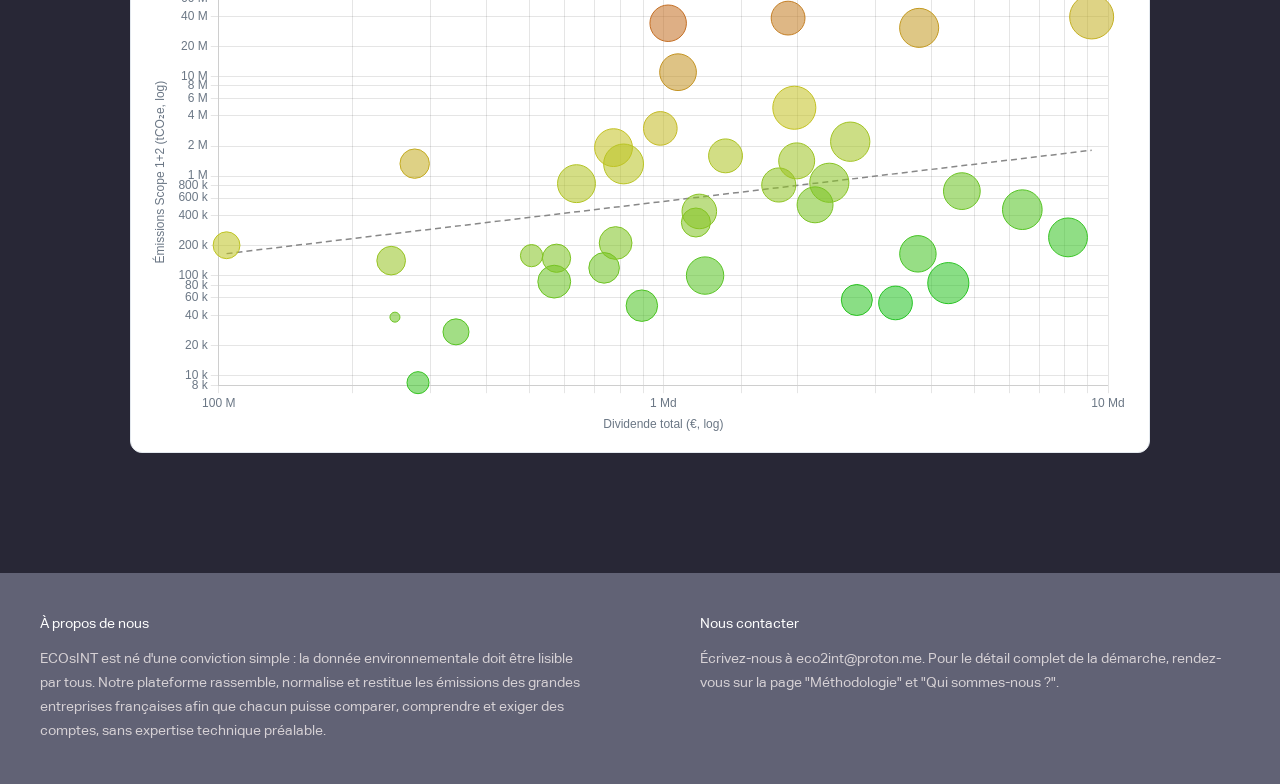
==== commit eb3bfc3e: "index maj" ====
--- a/dev/interface/index.html
+++ b/dev/interface/index.html
@@ -87,7 +87,7 @@
   .f-titres { font-size: 20px; font-weight: 500; margin-bottom: 12px; color: white; }
   #footer p { font-size: 14px; line-height: 1.7; }
   .bandeau-defilant { background: #1e2240; overflow: hidden; white-space: nowrap; padding: 10px 0; border-bottom: 1px solid #4a5080; }
-.bandeau-track { display: inline-block; animation: defilant 80s linear infinite; }
+.bandeau-track { display: inline-block; animation: defilant 100s linear infinite; }
 .bandeau-track span { margin: 0 30px; font-size: 13px; color: #aaa; cursor: pointer; }
 .bandeau-track span:hover { color: white; cursor: pointer; }
 @keyframes defilant { from { transform: translateX(0); } to { transform: translateX(-50%); } }
@@ -118,8 +118,6 @@
     <a href="data.json" download>Télécharger les données</a>
   </div>
 </nav>
-<div style="background:#3d4466;overflow:hidden;white-space:nowrap;padding:8px 0;border-bottom:1px solid #4a5080;">
-</div>
 
 <div class="bandeau-defilant">
   <div class="bandeau-track">
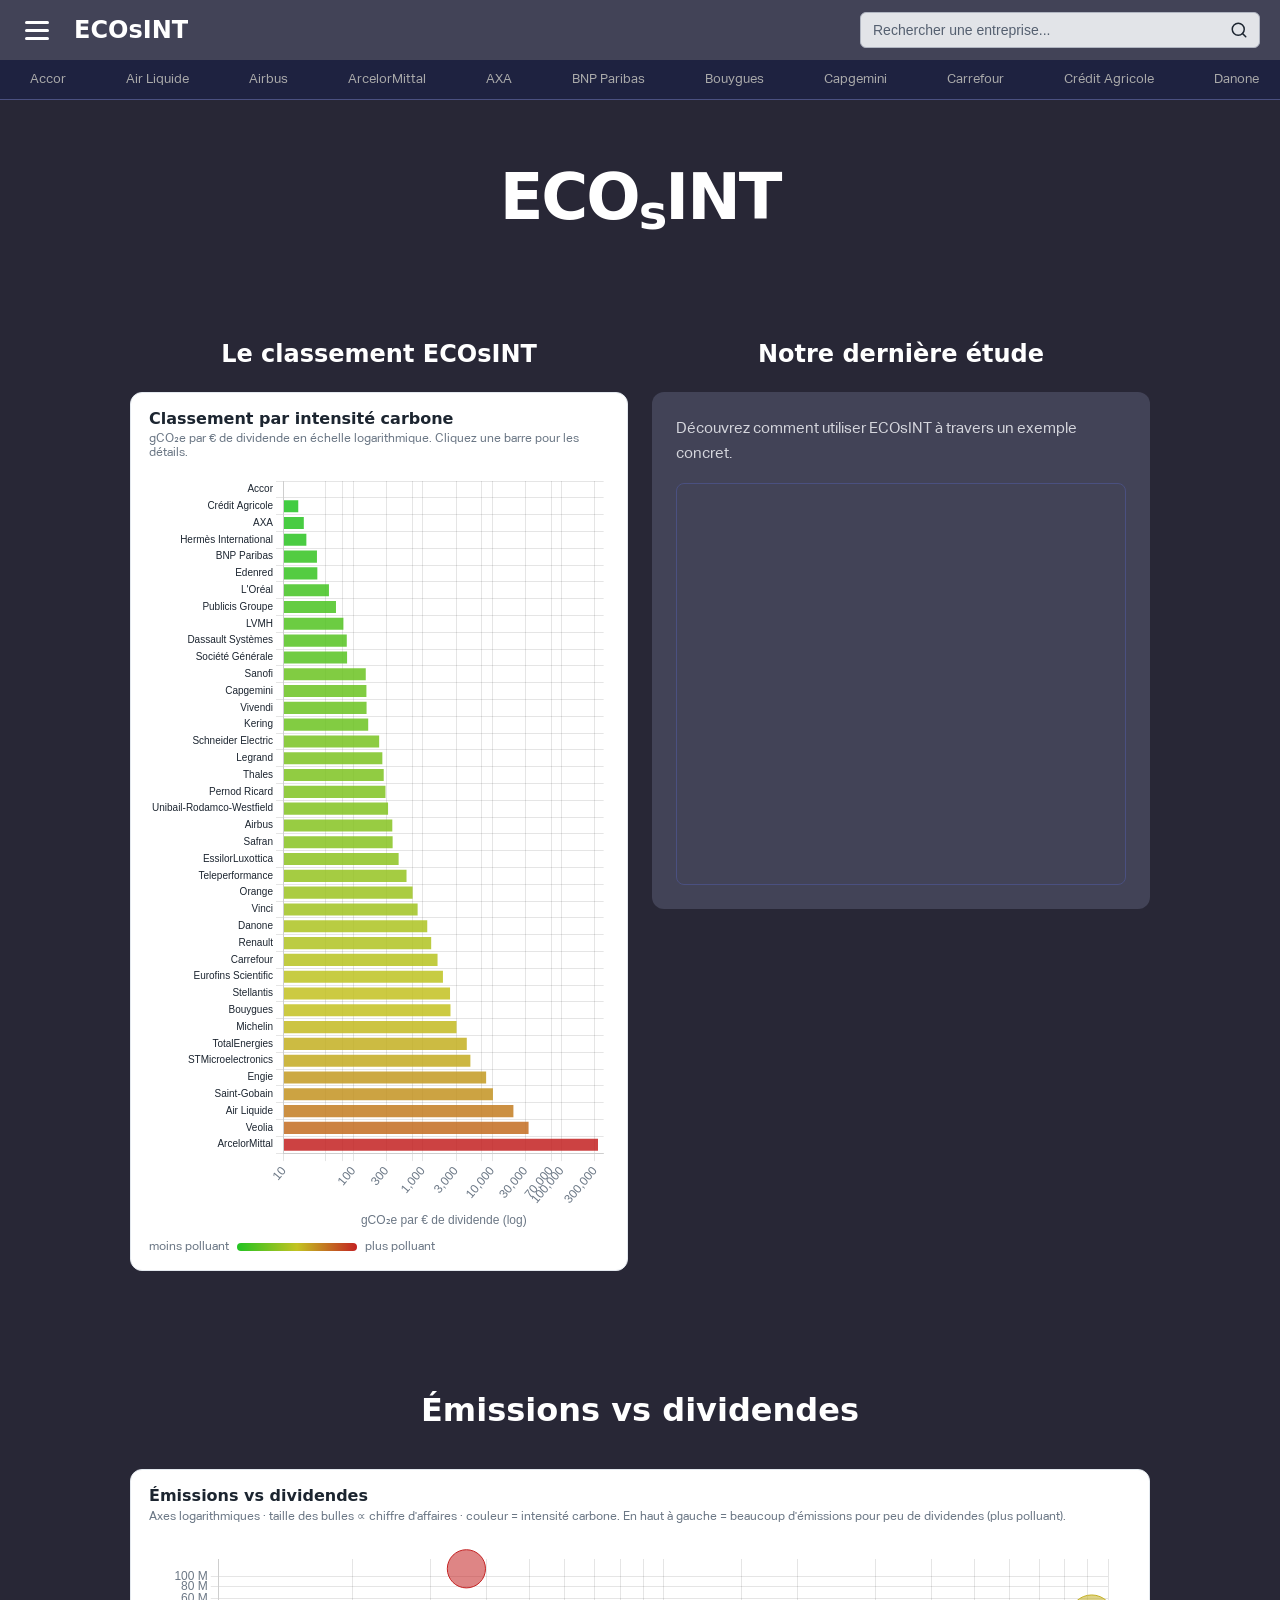
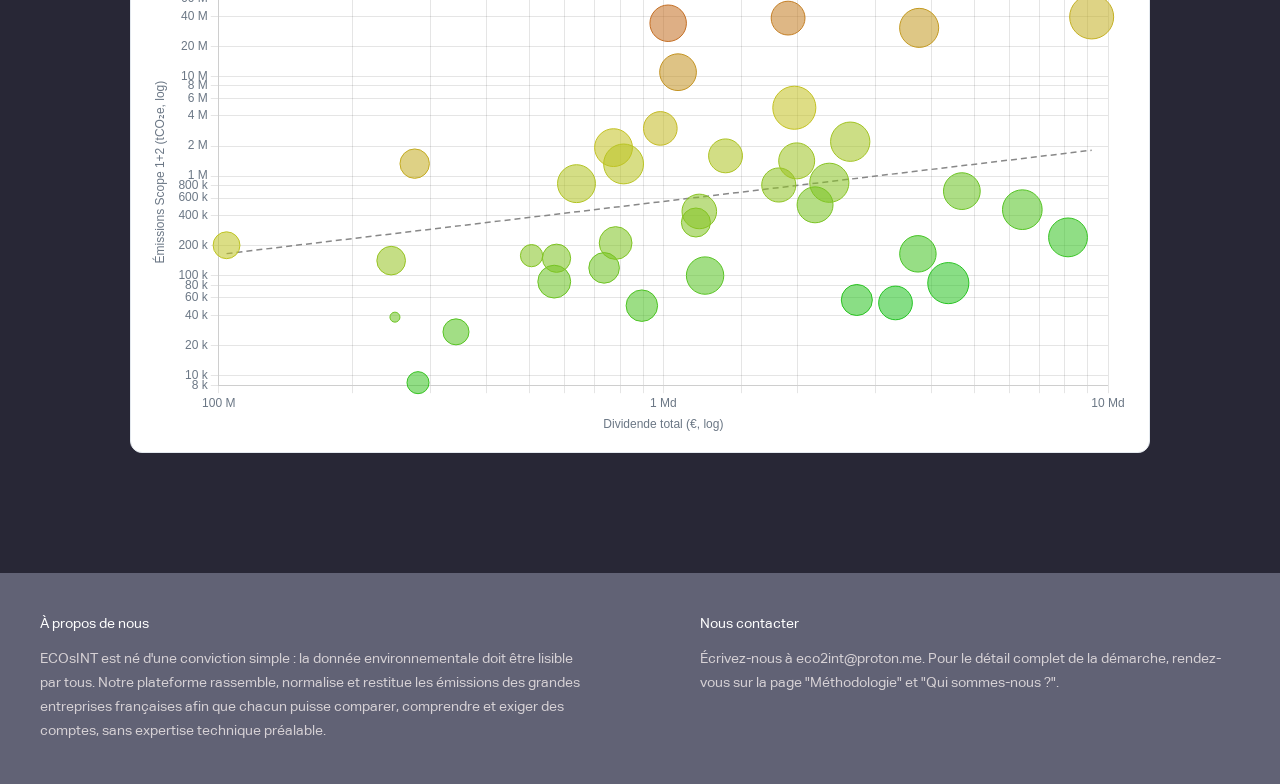
==== commit 8da3d7b0: "index maj" ====
--- a/dev/interface/index.html
+++ b/dev/interface/index.html
@@ -149,7 +149,7 @@
 
     <div>
       <h2 style="font-size:24px;font-weight:700;text-align:center;margin-bottom:24px;">Notre dernière étude</h2>
-      <div class="card" style="background:#363647;border-radius:12px;padding:24px;">
+      <div class="card" style="background:#424357;border-radius:12px;padding:24px;">
         <p style="margin-bottom:16px;color:#D5D6DD;">Découvrez comment utiliser ECOsINT à travers un exemple concret.</p>
         <a href="étude_de_cas.pdf" target="_blank" style="display:block;border-radius:8px;overflow:hidden;border:1px solid #4a5080;cursor:pointer;">
           <iframe src="étude_de_cas.pdf#toolbar=0&navpanes=0&scrollbar=0&page=1&view=FitH" width="100%" height="400px" style="display:block;border:none;pointer-events:none;"></iframe>
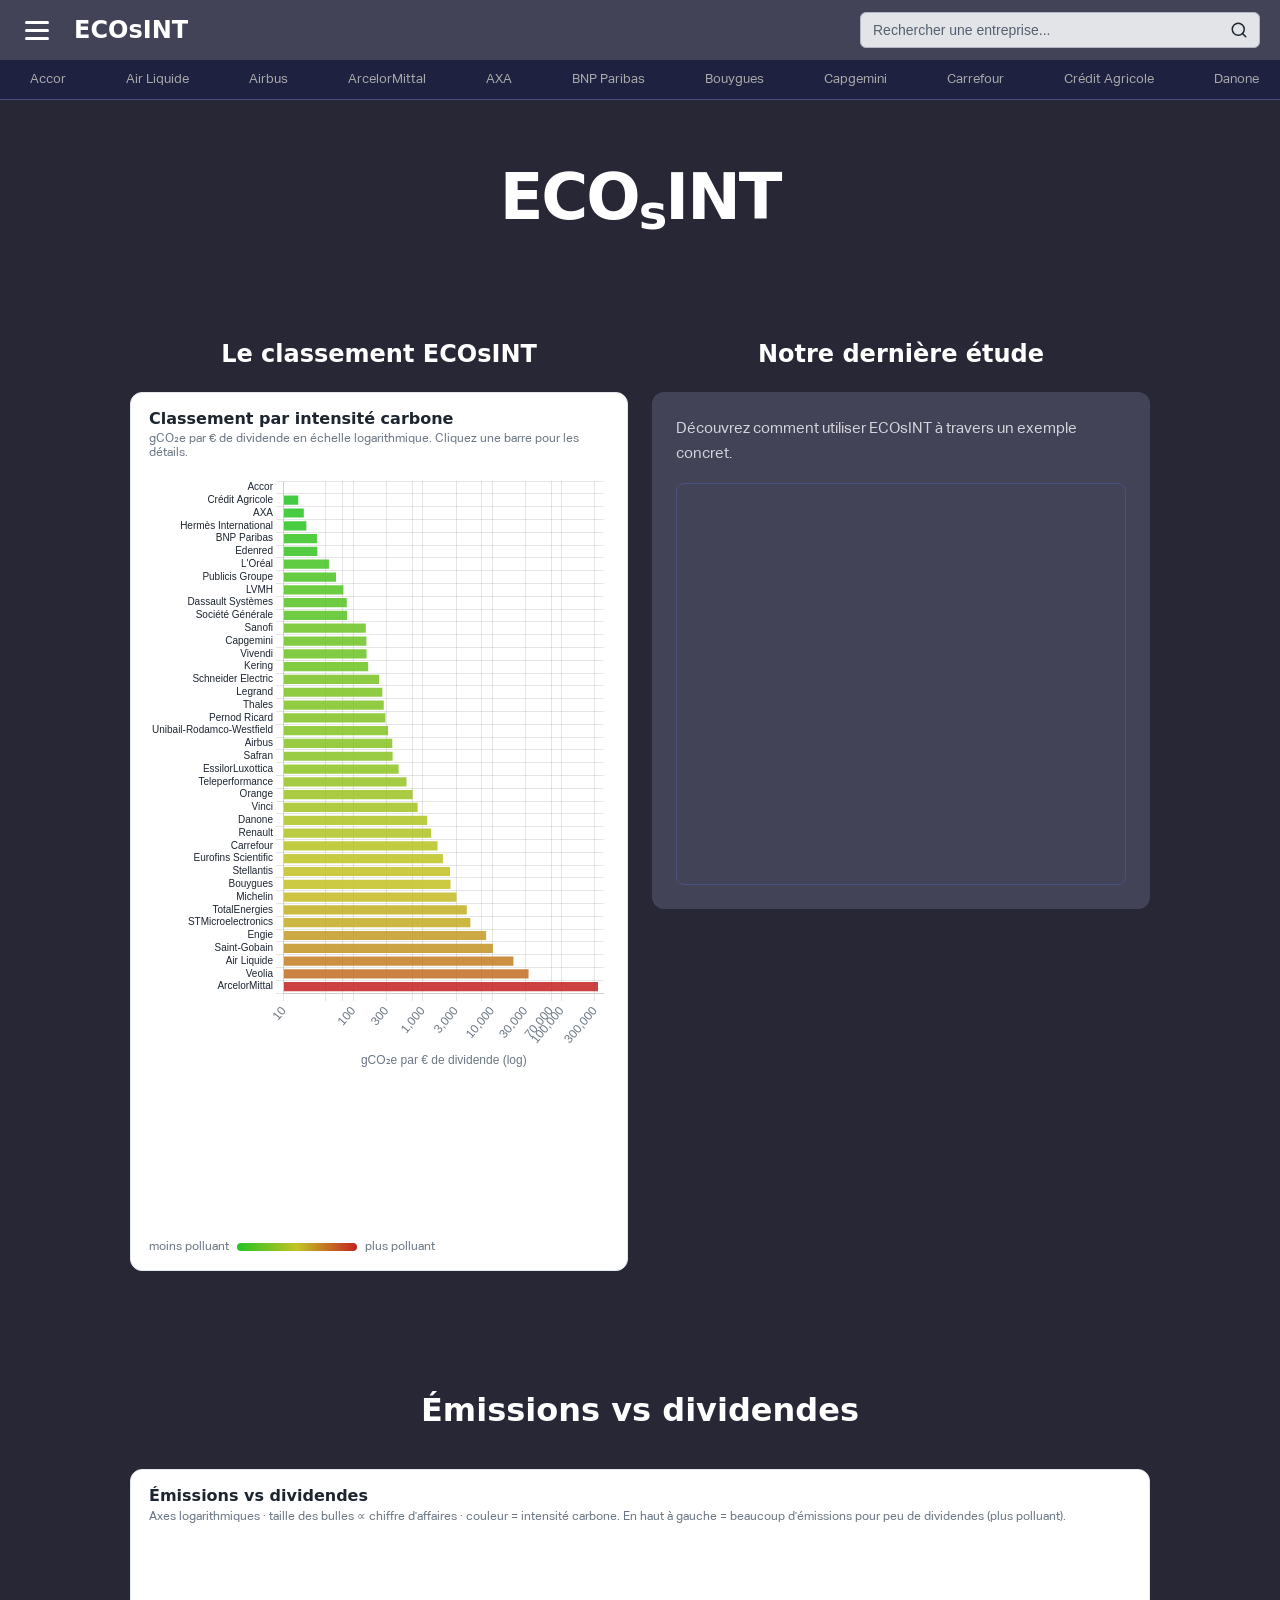
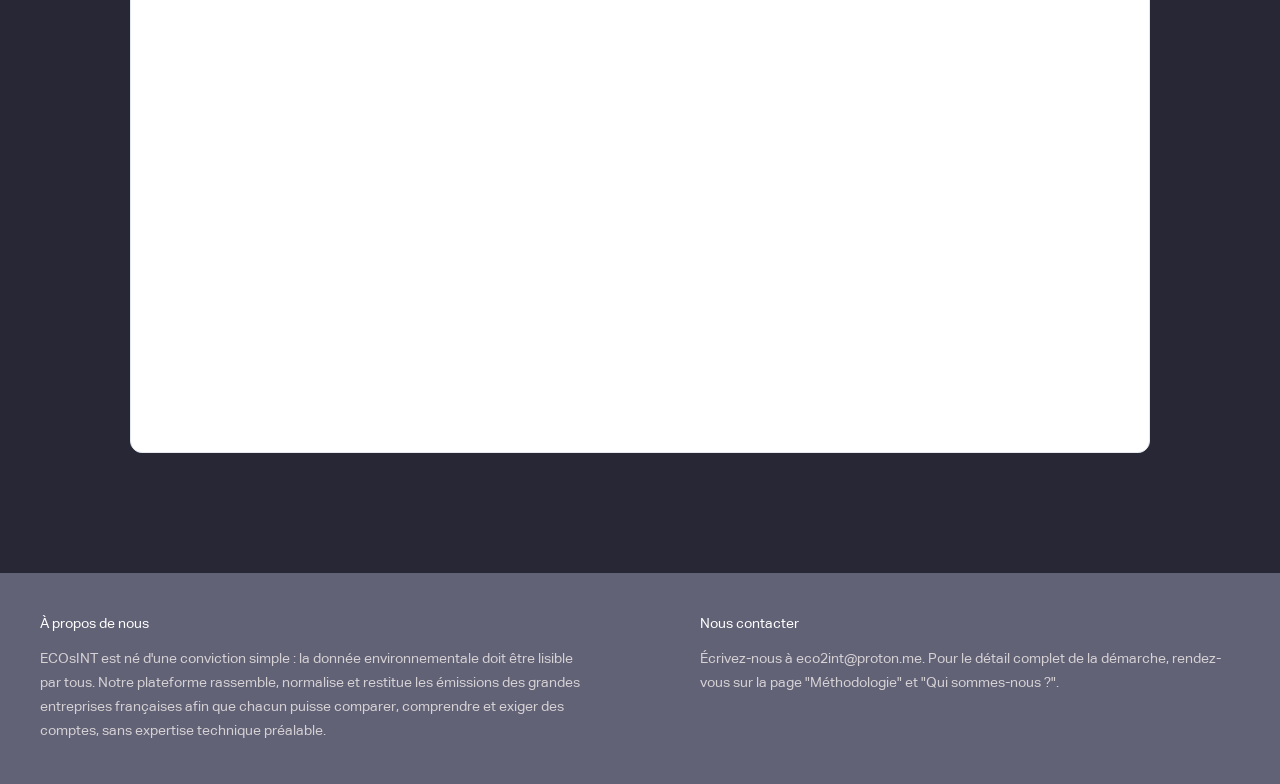
==== commit 86bb260f: "mise a jour accueil" ====
--- a/dev/interface/index.html
+++ b/dev/interface/index.html
@@ -91,6 +91,31 @@
 .bandeau-track span { margin: 0 30px; font-size: 13px; color: #aaa; cursor: pointer; }
 .bandeau-track span:hover { color: white; cursor: pointer; }
 @keyframes defilant { from { transform: translateX(0); } to { transform: translateX(-50%); } }
+@media (max-width: 768px) {
+  .hero h1 { font-size: 36px; letter-spacing: -1px; }
+  
+  .classement-section { padding: 30px 16px; }
+  
+  .classement-section > div[style*="grid-template-columns"] {
+    display: flex !important;
+    flex-direction: column-reverse !important;
+  }
+  
+  .chart-box { height: 400px !important; }
+  
+  #box-bar { height: 600px !important; }
+  
+  .chart-card { padding: 12px; }
+  
+  .wrap-chart { overflow-x: auto; }
+  
+  #footer { flex-direction: column; }
+  #footer > div { width: 100%; }
+  
+  .bandeau-track span { margin: 0 16px; font-size: 12px; }
+  
+  .search-container { max-width: 200px; }
+}
 </style>
 </head>
 <body>
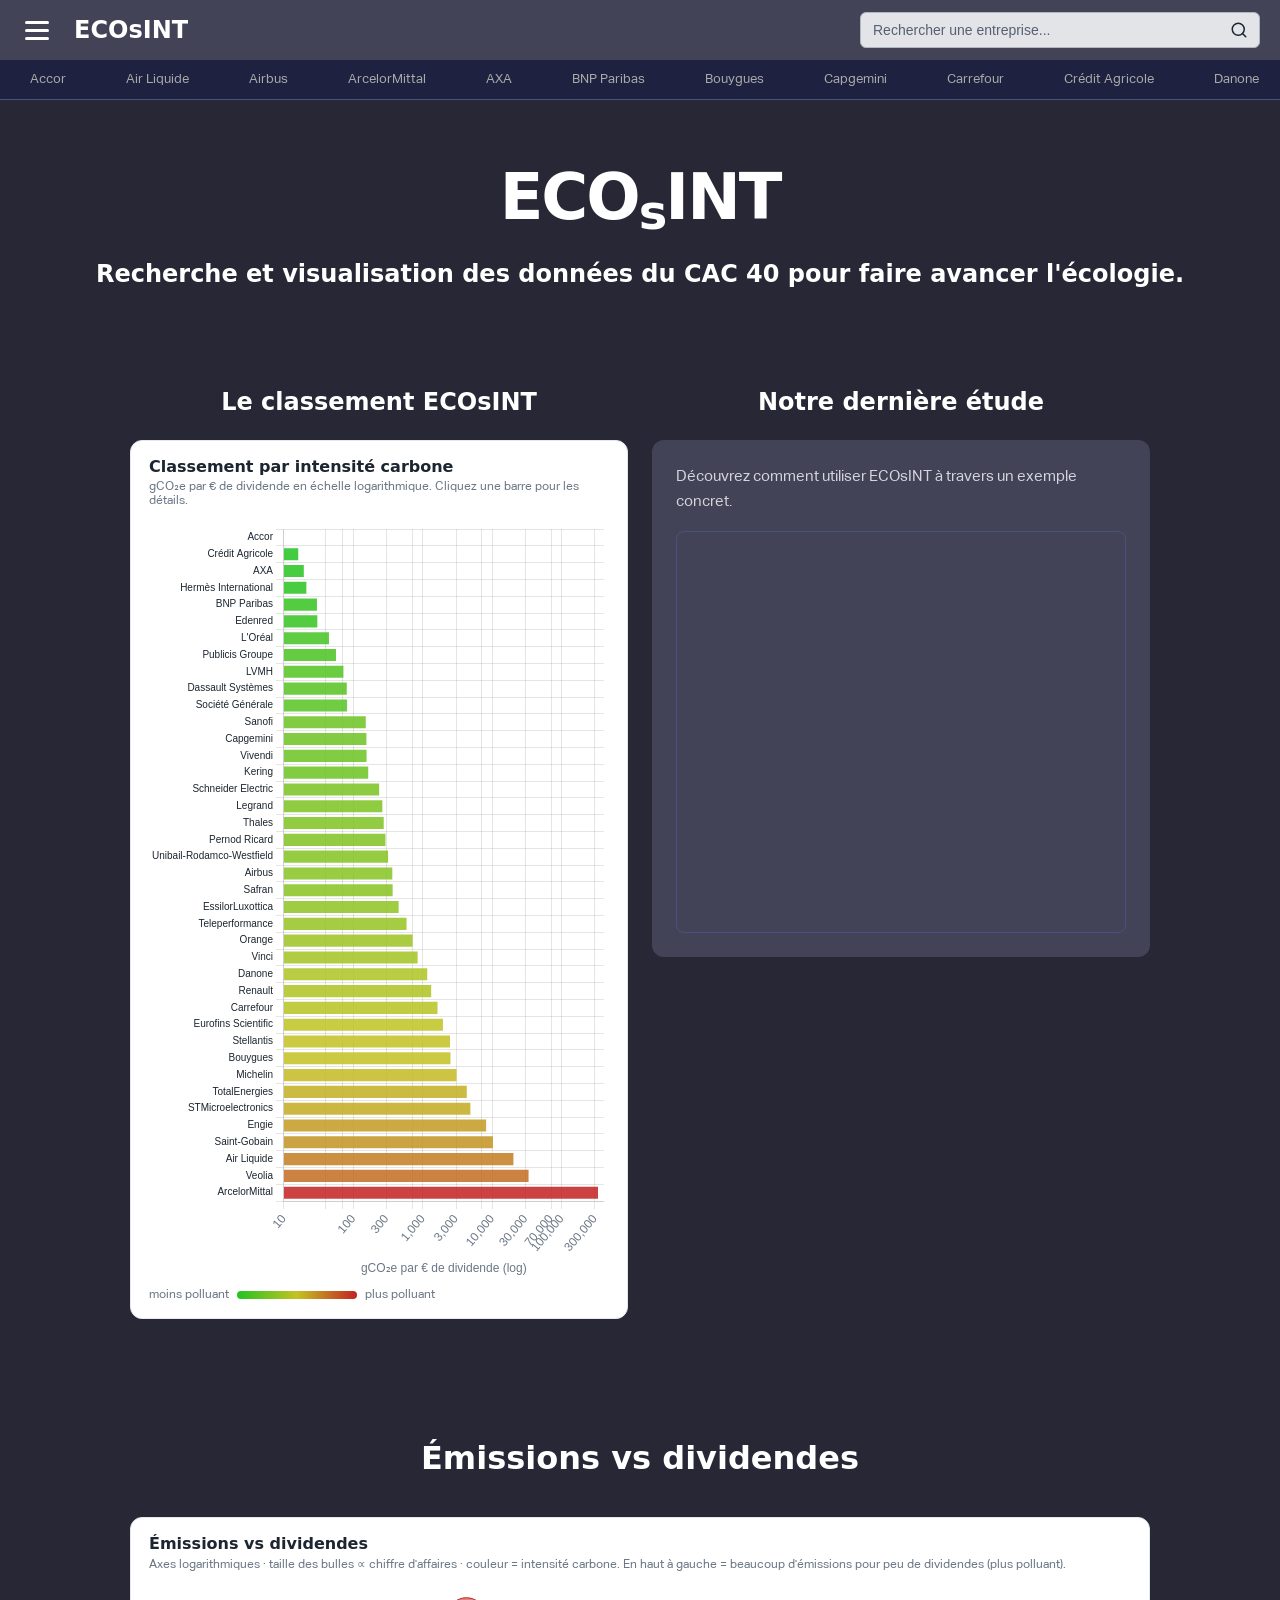
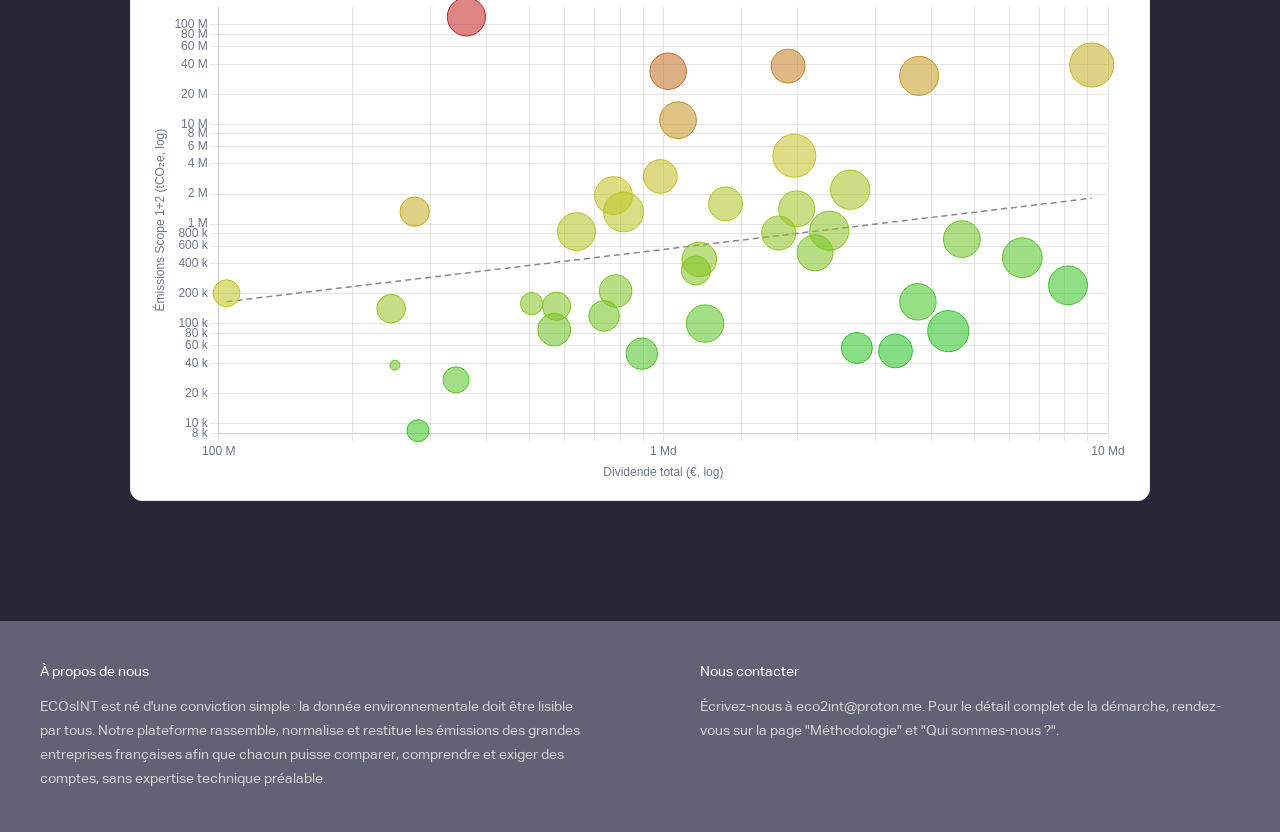
==== commit 3bb6d83c: "sub-title ecosint" ====
--- a/dev/interface/index.html
+++ b/dev/interface/index.html
@@ -43,8 +43,9 @@
   .menu-links a:hover { opacity: .8; }
 
   /* HERO */
-  .hero { display: flex; align-items: center; justify-content: center; padding: 60px 40px 40px; text-align: center; }
+  .hero { display: flex; flex-direction: column; align-items: center; justify-content: center; padding: 60px 40px 40px; text-align: center; }
   .hero h1 { font-size: 64px; font-weight: 700; letter-spacing: -2px; }
+  .hero h2 {margin-top: 20px;}
 
   /* CARDS */
   .cards { display: flex; justify-content: center; max-width: 1100px; margin: 0 auto; padding: 0 40px 80px; }  
@@ -154,6 +155,7 @@
 <!-- HERO -->
 <section class="hero">
   <h1>ECO<sub style="font-size:0.75em;vertical-align:-0.2em;">s</sub>INT</h1>
+  <h2>Recherche et visualisation des données du CAC 40 pour faire avancer l'écologie.</h2>
 </section>
 
 <!-- CLASSEMENT + CAS USAGE -->
